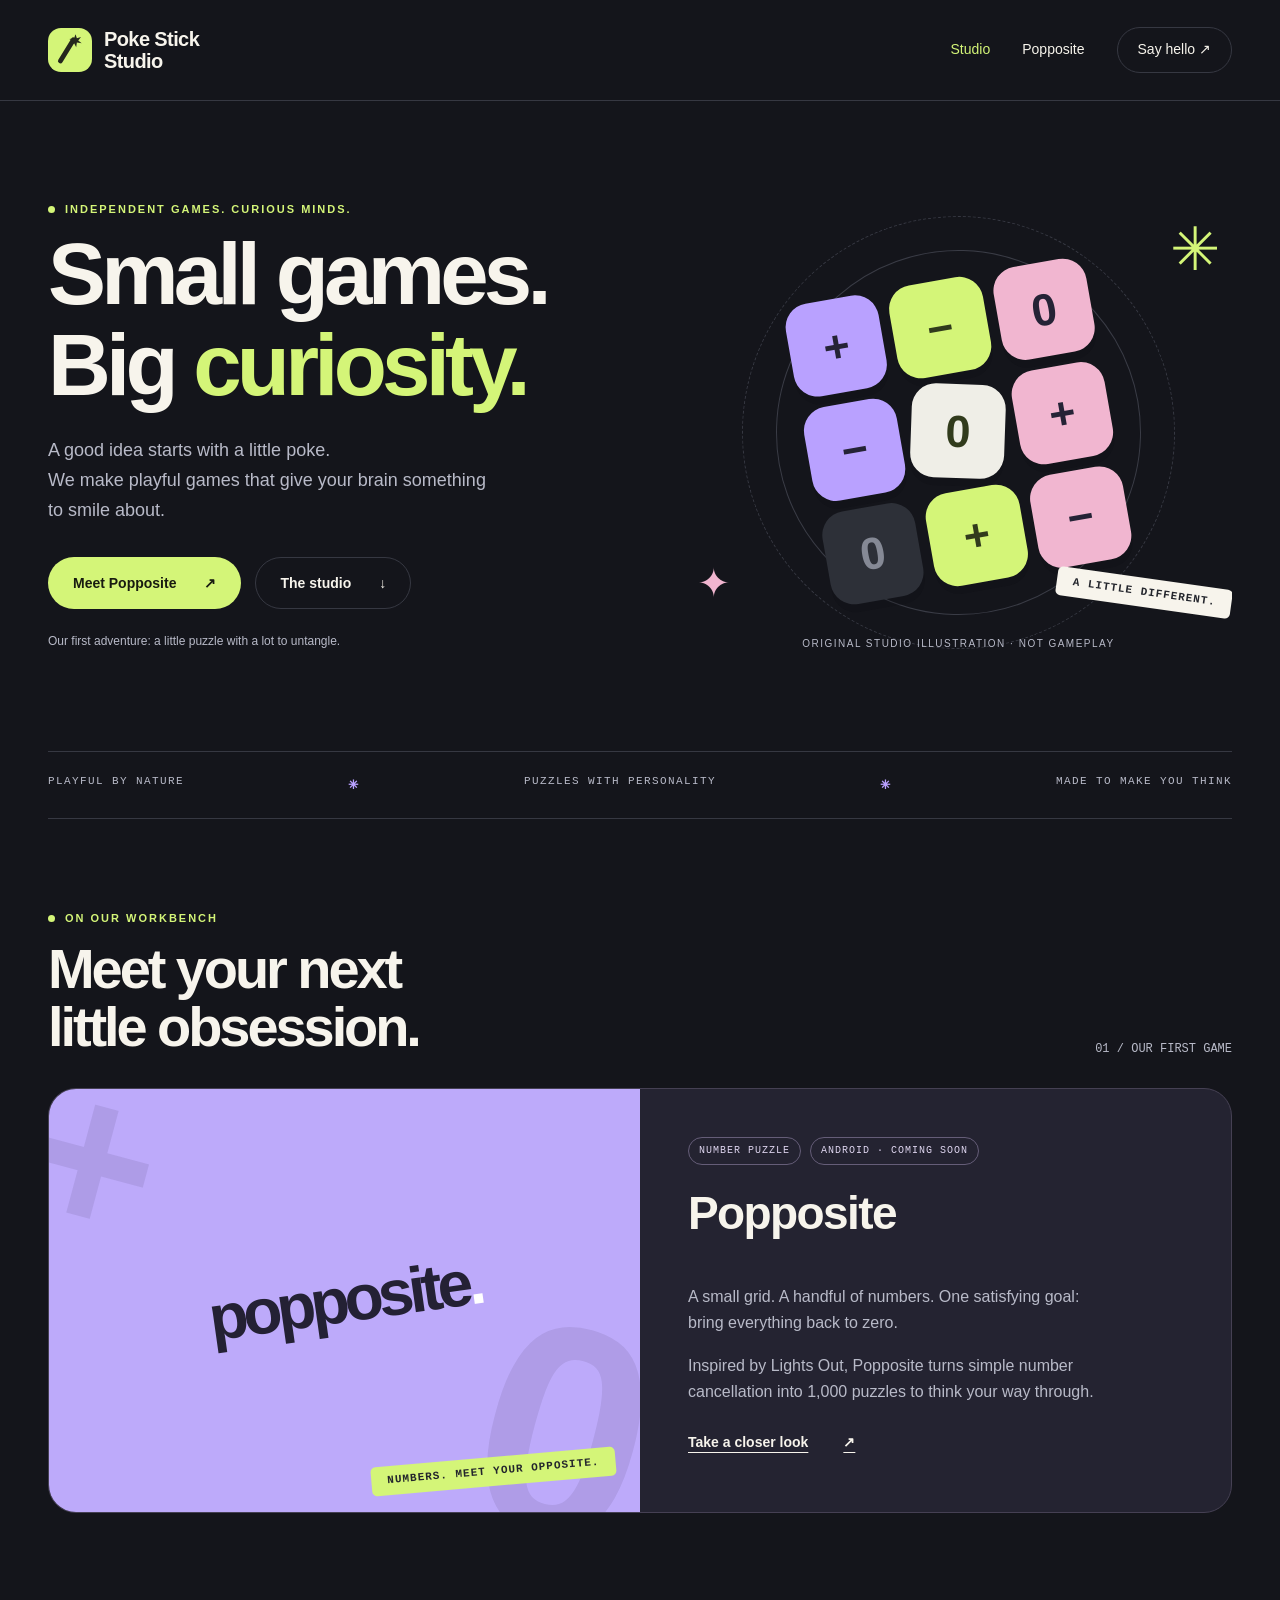
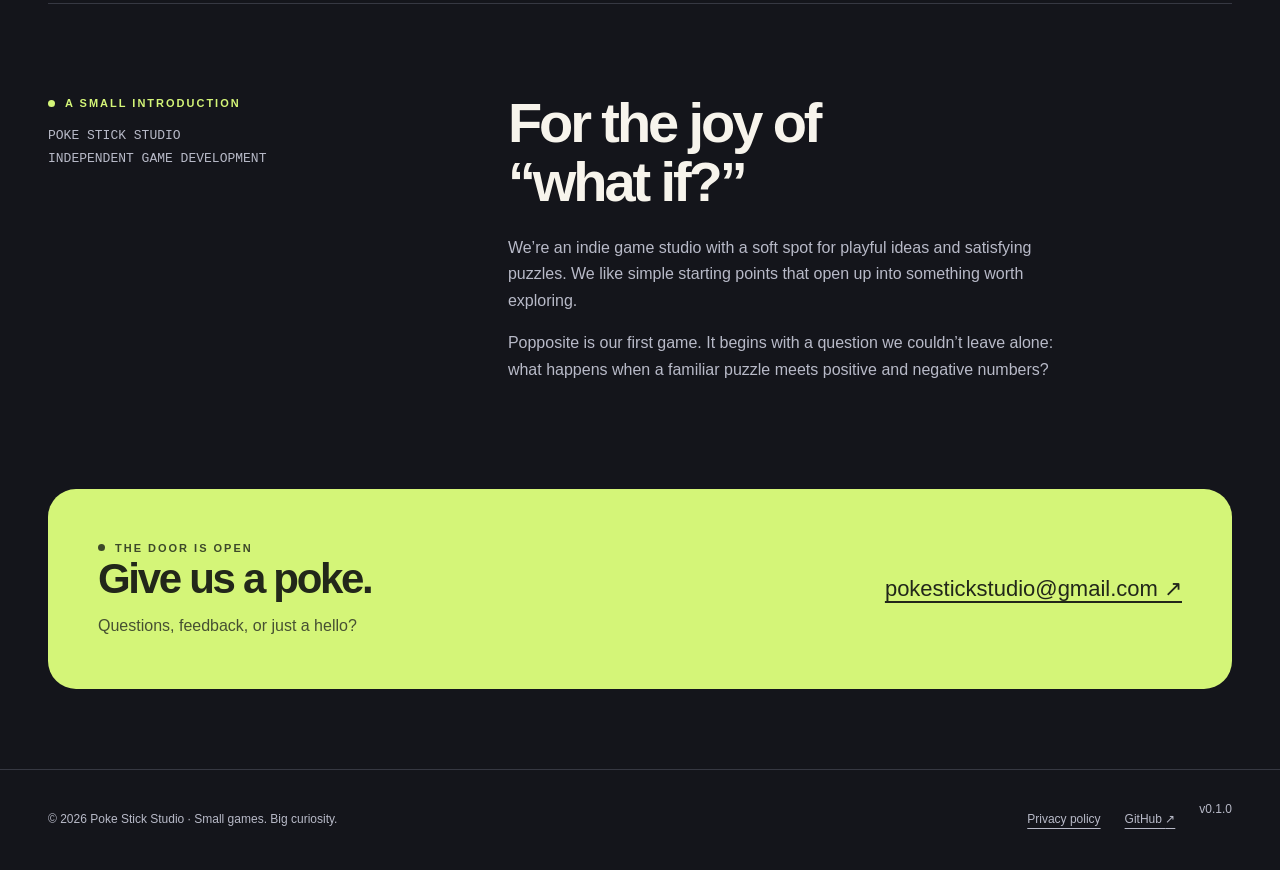
==== index.html @ 5d4e351b "Add Poke Stick Studio website v0.1.0 and Popposite privacy policy" ====
<!doctype html>
<html lang="en"><head><meta charset="utf-8"><meta name="viewport" content="width=device-width, initial-scale=1"><meta name="theme-color" content="#14151b"><title>Poke Stick Studio — Small games. Big curiosity.</title><meta name="description" content="An independent game studio making playful puzzles. Meet Popposite, our upcoming number puzzle game for Android."><link rel="canonical" href="https://mariusdirda.github.io/PokeStickStudio/"><meta property="og:type" content="website"><meta property="og:site_name" content="Poke Stick Studio"><meta property="og:title" content="Poke Stick Studio — Small games. Big curiosity."><meta property="og:description" content="An independent game studio making playful puzzles. Meet Popposite, our upcoming number puzzle game for Android."><meta property="og:url" content="https://mariusdirda.github.io/PokeStickStudio/"><link rel="icon" type="image/svg+xml" href="assets/favicon.svg"><link rel="stylesheet" href="assets/style.css"></head>
<body id="top"><a class="skip" href="#main">Skip to content</a><header><div class="wrap nav"><a class="brand" href="index.html" aria-label="Poke Stick Studio home"><img src="assets/favicon.svg" width="44" height="44" alt=""><span>Poke Stick<br>Studio</span></a><nav aria-label="Main navigation"><a href="index.html" aria-current="page">Studio</a><a href="games/popposite.html" >Popposite</a><a class="nav-contact" href="index.html#contact">Say hello <span aria-hidden="true">↗</span></a></nav></div></header>
<main id="main" class="wrap">
<section class="hero" aria-labelledby="hero-title"><div><p class="eyebrow">Independent games. Curious minds.</p><h1 id="hero-title">Small games.<br>Big <em>curiosity.</em></h1><p class="lead">A good idea starts with a little poke.<br>We make playful games that give your brain something to smile about.</p><div class="actions"><a class="button" href="games/popposite.html">Meet Popposite <span aria-hidden="true">↗</span></a><a class="button secondary" href="#about">The studio <span aria-hidden="true">↓</span></a></div><p class="hero-note">Our first adventure: a little puzzle with a lot to untangle.</p></div><div class="hero-art" aria-label="Decorative number tile artwork, not a game screenshot" role="img"><div class="orbit" aria-hidden="true"></div><div class="abstract-grid" aria-hidden="true"><div class="tile ">+</div><div class="tile ">−</div><div class="tile ">0</div><div class="tile ">−</div><div class="tile ">0</div><div class="tile ">+</div><div class="tile zero">0</div><div class="tile ">+</div><div class="tile ">−</div></div><span class="spark" aria-hidden="true">✳</span><span class="small-spark" aria-hidden="true">✦</span><span class="sticker" aria-hidden="true">A LITTLE DIFFERENT.</span><span class="art-caption" aria-hidden="true">Original studio illustration · not gameplay</span></div></section>
<div class="ticker" aria-label="Studio interests"><span>PLAYFUL BY NATURE</span><b aria-hidden="true">✳</b><span>PUZZLES WITH PERSONALITY</span><b aria-hidden="true">✳</b><span>MADE TO MAKE YOU THINK</span></div>
<section class="block" aria-labelledby="games-title"><div class="section-top"><div><p class="eyebrow">On our workbench</p><h2 id="games-title">Meet your next<br>little obsession.</h2></div><span class="section-no">01 / OUR FIRST GAME</span></div><article class="game-card"><div class="game-visual" aria-hidden="true"><span class="game-word">popposite<span style="color:#fff">.</span></span><span class="sticker">NUMBERS. MEET YOUR OPPOSITE.</span></div><div class="game-copy"><div class="pills"><span class="pill">NUMBER PUZZLE</span><span class="pill">ANDROID · COMING SOON</span></div><h3>Popposite</h3><p>A small grid. A handful of numbers. One satisfying goal: bring everything back to zero.</p><p>Inspired by Lights Out, Popposite turns simple number cancellation into 1,000 puzzles to think your way through.</p><a class="text-link" href="games/popposite.html">Take a closer look <span aria-hidden="true">↗</span></a></div></article></section>
<section class="block about" id="about" aria-labelledby="about-title"><div><p class="eyebrow">A small introduction</p><p class="about-label">POKE STICK STUDIO<br>INDEPENDENT GAME DEVELOPMENT</p></div><div><h2 id="about-title">For the joy of<br>“what if?”</h2><p>We’re an indie game studio with a soft spot for playful ideas and satisfying puzzles. We like simple starting points that open up into something worth exploring.</p><p>Popposite is our first game. It begins with a question we couldn’t leave alone: what happens when a familiar puzzle meets positive and negative numbers?</p></div></section>
<section class="contact" id="contact" aria-labelledby="contact-title"><div><p class="eyebrow">The door is open</p><h2 id="contact-title">Give us a poke.</h2><p>Questions, feedback, or just a hello?</p></div><a href="mailto:pokestickstudio@gmail.com">pokestickstudio@gmail.com <span aria-hidden="true">↗</span></a></section></main><footer><div class="wrap footer-row"><span>© 2026 Poke Stick Studio <span aria-hidden="true">·</span> Small games. Big curiosity.</span><div class="footer-links"><a href="privacy/popposite.html" >Privacy policy</a><a href="https://github.com/MariusDirda/PokeStickStudio">GitHub <span aria-hidden="true">↗</span></a><span>v0.1.0</span></div></div></footer></body></html>
---- assets/style.css ----
:root{color-scheme:dark;--bg:#14151b;--panel:#1e2029;--ink:#f7f4ec;--muted:#b8bac8;--lime:#d4f578;--purple:#b9a1ff;--line:#363842;--pink:#f1b6d0}*{box-sizing:border-box}html{scroll-behavior:smooth;scroll-padding-top:28px}body{margin:0;background:var(--bg);color:var(--ink);font-family:Arial,Helvetica,sans-serif;line-height:1.65}a{color:inherit;text-underline-offset:5px}a:hover{color:var(--lime)}a:focus-visible,button:focus-visible,summary:focus-visible{outline:3px solid var(--lime);outline-offset:6px}button,a{-webkit-tap-highlight-color:transparent}button{font:inherit}.wrap{width:min(1184px,calc(100% - 64px));margin:auto}.skip{position:absolute;top:-80px;left:20px;padding:12px;background:var(--lime);color:var(--bg);z-index:9}.skip:focus{top:12px}header{border-bottom:1px solid var(--line)}.nav{min-height:100px;display:flex;align-items:center;justify-content:space-between;gap:24px}.brand{display:flex;align-items:center;gap:12px;text-decoration:none;font-weight:800;line-height:1.1;letter-spacing:-.6px;font-size:20px}.brand img{width:44px;height:44px}.brand span{max-width:110px}nav{display:flex;align-items:center;gap:32px;font-size:14px}nav a{text-decoration:none;padding:12px 0}nav a[aria-current=page]{color:var(--lime)}.nav-contact{border:1px solid var(--line);padding:10px 20px;border-radius:30px}.eyebrow{text-transform:uppercase;letter-spacing:2px;font-size:11px;font-weight:700;color:var(--lime);display:flex;align-items:center;gap:10px}.eyebrow:before{content:'';width:7px;height:7px;background:currentColor;border-radius:50%}h1,h2,h3,p{margin-top:0}h1,h2,h3{line-height:1.04;letter-spacing:-.055em}h1{font-size:clamp(52px,6.8vw,90px);font-weight:800;margin-bottom:26px}h2{font-size:clamp(36px,4.4vw,56px);font-weight:750}h3{font-size:25px;letter-spacing:-.035em}p{color:var(--muted)}.lead{font-size:18px;max-width:450px}.hero{display:grid;grid-template-columns:1.1fr 1fr;gap:35px;align-items:center;padding:82px 0 70px;min-height:650px}.hero h1 em{font-style:normal;color:var(--lime)}.actions{display:flex;flex-wrap:wrap;gap:14px;align-items:center;margin-top:32px}.button{display:inline-flex;align-items:center;justify-content:center;gap:28px;min-height:52px;padding:12px 24px;border:1px solid transparent;border-radius:50px;background:var(--lime);color:#181b10;font-size:14px;font-weight:700;text-decoration:none;transition:transform .2s,background .2s}.button:hover{transform:translateY(-3px);background:#e4ffa3;color:#181b10}.button.secondary{color:var(--ink);border-color:var(--line);background:transparent}.button.secondary:hover{border-color:var(--lime)}.hero-note{font-size:12px;margin-top:23px}.hero-art{position:relative;min-height:440px;display:grid;place-items:center;isolation:isolate}.orbit{position:absolute;width:365px;height:365px;border:1px solid #3a3c46;border-radius:50%;transform:rotate(-20deg)}.orbit:after{content:'';position:absolute;inset:-35px;border:1px dashed #363842;border-radius:50%}.abstract-grid{width:305px;display:grid;grid-template-columns:repeat(3,1fr);gap:11px;transform:rotate(-10deg);z-index:1}.tile{aspect-ratio:1;border-radius:24px;background:var(--purple);display:grid;place-items:center;font-size:45px;font-weight:700;line-height:1;color:#252336;box-shadow:0 8px 0 #0c0d1233}.tile:nth-child(3n+2){background:var(--lime);color:#313b1c}.tile:nth-child(3n){background:var(--pink)}.tile:nth-child(5){background:#efeee7;transform:rotate(12deg)}.tile.zero{background:#2d3038;color:#858995}.sticker{position:absolute;background:var(--ink);color:#23252c;padding:7px 16px;border-radius:5px;font:700 11px/1.4 monospace;letter-spacing:1px;transform:rotate(8deg);right:0;bottom:45px;z-index:2}.spark{position:absolute;color:var(--lime);font-size:60px;top:8px;right:12px;line-height:1;animation:turn 12s linear infinite}.small-spark{position:absolute;left:12px;bottom:36px;color:var(--pink);font-size:40px}.art-caption{position:absolute;bottom:0;font-size:10px;text-transform:uppercase;letter-spacing:1.5px;color:var(--muted)}.ticker{border-block:1px solid var(--line);padding:22px 0;display:flex;justify-content:space-between;gap:16px;font:11px/1.4 monospace;letter-spacing:1.4px;color:var(--muted)}.ticker b{color:var(--purple);font-size:16px}section.block{padding:90px 0}.section-top{display:flex;align-items:end;justify-content:space-between;gap:24px;margin-bottom:32px}.section-top h2{margin:12px 0 0}.section-no{font:12px monospace;color:var(--muted)}.game-card{background:#242331;border:1px solid #454053;border-radius:28px;display:grid;grid-template-columns:1fr 1fr;overflow:hidden}.game-visual{min-height:370px;background:#bdaafa;position:relative;display:grid;place-items:center;overflow:hidden}.game-word{font-size:clamp(46px,5vw,72px);color:#242134;font-weight:850;letter-spacing:-5px;transform:rotate(-8deg);z-index:1}.game-visual:before,.game-visual:after{content:'+';position:absolute;font-size:220px;color:#29213b19;font-weight:700;line-height:1;left:-20px;top:-40px;transform:rotate(15deg)}.game-visual:after{content:'0';left:auto;top:auto;right:-8px;bottom:-70px;font-size:300px}.game-visual .sticker{background:var(--lime);right:24px;bottom:26px;transform:rotate(-5deg)}.game-copy{padding:48px}.pills{display:flex;gap:9px;flex-wrap:wrap;margin-bottom:25px}.pill{font:10px/1.4 monospace;letter-spacing:1px;border:1px solid #655d78;border-radius:30px;padding:6px 10px;color:#ded5ef}.game-copy h3{font-size:46px}.game-copy p{max-width:420px}.text-link{display:inline-flex;align-items:center;gap:35px;font-size:14px;font-weight:700;padding:10px 0}.about{display:grid;grid-template-columns:.7fr 1.3fr;gap:70px;border-top:1px solid var(--line)}.about h2{max-width:600px;margin-bottom:24px}.about p{max-width:570px}.about-label{font:13px/1.8 monospace;color:var(--muted)}.contact{border-radius:28px;padding:50px;background:var(--lime);color:#22271a;display:flex;align-items:center;justify-content:space-between;gap:32px;margin-bottom:80px}.contact h2{margin-bottom:12px;font-size:42px}.contact p{color:#465032;margin-bottom:0}.contact a{font-size:clamp(14px,2vw,22px);overflow-wrap:anywhere}.contact .eyebrow{color:#3d4929}footer{border-top:1px solid var(--line);padding:30px 0}.footer-row{display:flex;align-items:center;justify-content:space-between;gap:24px;font-size:12px;color:var(--muted)}.footer-links{display:flex;gap:24px}.footer-links a{padding-block:10px}.page-intro{padding:72px 0 45px;max-width:820px}.page-intro h1{margin-top:24px}.breadcrumb{font-size:12px;color:var(--muted)}.game-hero{padding-top:60px;min-height:580px}.game-hero h1{color:var(--purple)}.disabled{background:#2b2e35;color:#d5d6de;border:1px solid #50535e;cursor:default;min-height:62px;gap:15px;line-height:1.3}.disabled:hover{background:#2b2e35;color:#d5d6de;transform:none}.disabled small{display:block;font-size:10px;text-transform:uppercase;letter-spacing:1px;color:var(--lime);margin-top:4px}.play-icon{font-size:25px}.facts{display:grid;grid-template-columns:repeat(3,1fr);gap:26px;border-block:1px solid var(--line);padding:38px 0}.facts strong{font-size:38px;letter-spacing:-2px;color:var(--purple);display:block;line-height:1.2}.facts span{font-size:13px;color:var(--muted)}.steps{display:grid;grid-template-columns:repeat(3,1fr);gap:36px;margin-top:42px}.steps .number{display:block;font:12px monospace;color:var(--lime);margin-bottom:20px}.steps h3{font-size:24px}.steps p{font-size:15px}.feature-list{display:grid;grid-template-columns:1fr 1fr;gap:0 60px}.feature{padding:25px 0;border-top:1px solid var(--line)}.feature h3{font-size:22px}.feature p{font-size:14px;margin-bottom:0}.gallery{display:grid;grid-template-columns:repeat(3,1fr);gap:22px}.placeholder{aspect-ratio:9/14;border:1px dashed #666171;border-radius:22px;background:repeating-linear-gradient(135deg,#21212b,#21212b 12px,#22232d 12px,#22232d 13px);display:flex;align-items:center;justify-content:center;flex-direction:column;text-align:center;padding:25px;gap:12px;color:var(--muted)}.placeholder span{font-size:40px;color:var(--purple)}.placeholder strong{color:var(--ink);font-size:16px}.placeholder small{font:10px monospace;letter-spacing:1px}.gallery figure{margin:0}.gallery figcaption{font-size:12px;color:var(--muted);margin-top:14px}.notice{border-left:3px solid var(--purple);padding:18px 24px;background:#242331;border-radius:0 12px 12px 0;font-size:14px}.notice p:last-child{margin-bottom:0}.policy-layout{display:grid;grid-template-columns:230px 1fr;gap:65px;padding-bottom:80px;align-items:start}.contents{position:sticky;top:25px;border-top:1px solid var(--line);padding-top:20px}.contents h2{font-size:15px;letter-spacing:0}.contents ol{padding-left:20px;color:var(--muted);font-size:12px}.contents li{padding:5px 0}.policy{max-width:780px}.policy section{margin:42px 0}.policy h2{font-size:27px;letter-spacing:-.035em}.policy h3{font-size:19px;margin-top:25px;letter-spacing:-.02em}.policy p,.policy li{font-size:15px;color:var(--muted)}.policy li{margin-bottom:10px}.policy a{color:var(--ink)}.policy .notice{margin-bottom:28px}.review{color:#e9d6a2!important}.back-top{display:block;text-align:right;font-size:13px;margin-top:35px}@keyframes turn{to{transform:rotate(360deg)}}@media(min-width:900px){.hero-art .abstract-grid{animation:float 7s ease-in-out infinite}@keyframes float{50%{transform:translateY(-10px) rotate(-7deg)}}}@media(max-width:800px){.wrap{width:calc(100% - 40px)}.nav{min-height:88px;gap:12px}nav{gap:18px}.nav-contact{display:none}.hero{grid-template-columns:1fr;padding:55px 0;gap:20px}.hero h1{max-width:650px}.hero-art{min-height:410px;max-width:480px;width:100%;margin:auto}.hero .lead{max-width:540px}.ticker{font-size:9px;letter-spacing:.5px}.game-card{grid-template-columns:1fr}.game-visual{min-height:300px}.game-word{font-size:72px}.game-copy{padding:32px}.about{grid-template-columns:1fr;gap:25px}.contact{padding:32px;align-items:start;flex-direction:column}.steps{gap:25px}.gallery{gap:12px}.placeholder{padding:15px}.placeholder strong{font-size:14px}.policy-layout{grid-template-columns:1fr;gap:30px}.contents{position:static}.contents ol{columns:2;column-gap:30px}.page-intro h1{font-size:58px}}@media(max-width:480px){.wrap{width:calc(100% - 36px)}.brand{font-size:16px;gap:8px}.brand img{width:35px;height:35px}.brand span{max-width:90px}nav{gap:18px;font-size:12px}.hero h1{font-size:56px}.hero-art{min-height:360px}.abstract-grid{width:258px;gap:9px}.tile{font-size:37px;border-radius:20px}.orbit{width:290px;height:290px}.orbit:after{inset:-22px}.sticker{bottom:29px;right:2px;font-size:9px}.spark{font-size:45px;right:5px}.ticker{flex-wrap:wrap;justify-content:center;gap:10px 20px}.ticker b{font-size:12px}section.block{padding:60px 0}.section-top{align-items:start}.game-visual{min-height:260px}.game-word{font-size:58px}.game-copy h3{font-size:38px}.game-copy{padding:26px}.contact{padding:28px 24px;margin-bottom:55px}.contact h2{font-size:35px}.footer-row{align-items:start;flex-direction:column;gap:12px}.footer-links{gap:18px}.facts{gap:12px}.facts strong{font-size:28px}.facts span{font-size:11px}.steps,.feature-list{grid-template-columns:1fr}.steps{gap:20px}.steps .number{margin-bottom:12px}.gallery{grid-template-columns:1fr;gap:28px}.placeholder{aspect-ratio:9/11;max-width:290px;margin:auto}.gallery figcaption{text-align:center}.page-intro{padding-top:45px}.page-intro h1{font-size:47px}.contents ol{columns:1}.policy-layout{padding-bottom:50px}.policy h2{font-size:25px}.notice{padding:16px 18px}.game-hero{padding-top:45px}.eyebrow{font-size:10px;letter-spacing:1.5px}}@media(prefers-reduced-motion:reduce){html{scroll-behavior:auto}*,*:before,*:after{animation:none!important;transition:none!important}}
.hero-art{overflow:clip}
@media(max-width:480px){.game-hero h1{font-size:clamp(48px,13vw,56px)}}
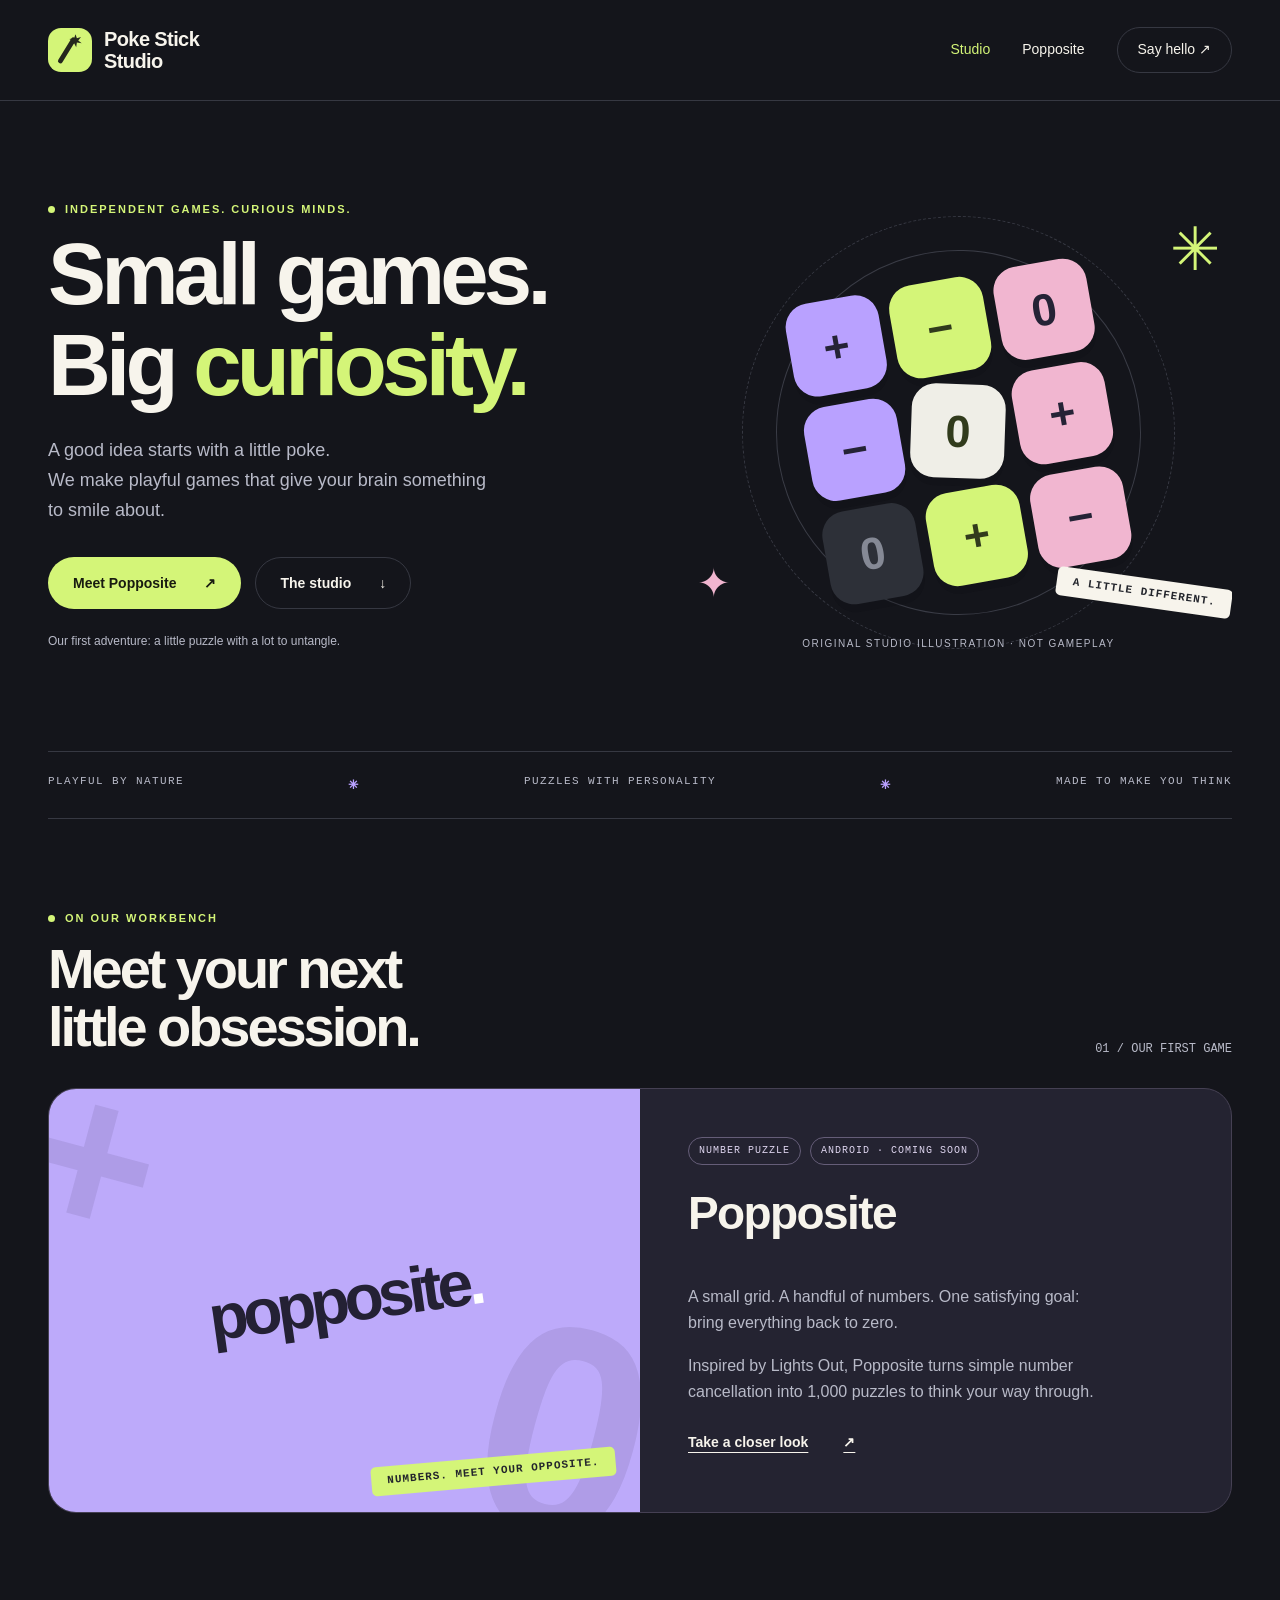
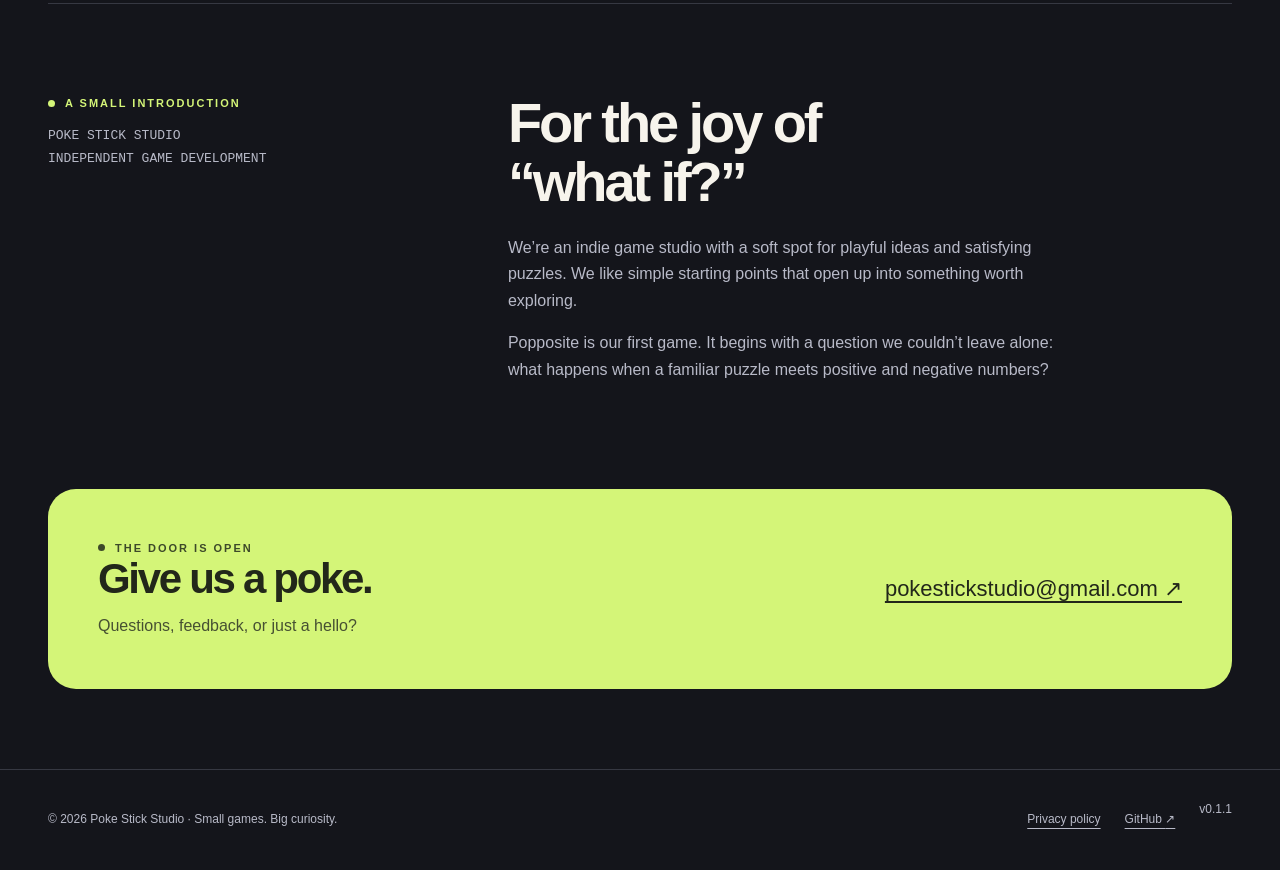
==== commit d23429b1: "Replace screenshot placeholders with fresh Unity captures (v0.1.1)" ====
--- a/index.html
+++ b/index.html
@@ -6,4 +6,4 @@
 <div class="ticker" aria-label="Studio interests"><span>PLAYFUL BY NATURE</span><b aria-hidden="true">✳</b><span>PUZZLES WITH PERSONALITY</span><b aria-hidden="true">✳</b><span>MADE TO MAKE YOU THINK</span></div>
 <section class="block" aria-labelledby="games-title"><div class="section-top"><div><p class="eyebrow">On our workbench</p><h2 id="games-title">Meet your next<br>little obsession.</h2></div><span class="section-no">01 / OUR FIRST GAME</span></div><article class="game-card"><div class="game-visual" aria-hidden="true"><span class="game-word">popposite<span style="color:#fff">.</span></span><span class="sticker">NUMBERS. MEET YOUR OPPOSITE.</span></div><div class="game-copy"><div class="pills"><span class="pill">NUMBER PUZZLE</span><span class="pill">ANDROID · COMING SOON</span></div><h3>Popposite</h3><p>A small grid. A handful of numbers. One satisfying goal: bring everything back to zero.</p><p>Inspired by Lights Out, Popposite turns simple number cancellation into 1,000 puzzles to think your way through.</p><a class="text-link" href="games/popposite.html">Take a closer look <span aria-hidden="true">↗</span></a></div></article></section>
 <section class="block about" id="about" aria-labelledby="about-title"><div><p class="eyebrow">A small introduction</p><p class="about-label">POKE STICK STUDIO<br>INDEPENDENT GAME DEVELOPMENT</p></div><div><h2 id="about-title">For the joy of<br>“what if?”</h2><p>We’re an indie game studio with a soft spot for playful ideas and satisfying puzzles. We like simple starting points that open up into something worth exploring.</p><p>Popposite is our first game. It begins with a question we couldn’t leave alone: what happens when a familiar puzzle meets positive and negative numbers?</p></div></section>
-<section class="contact" id="contact" aria-labelledby="contact-title"><div><p class="eyebrow">The door is open</p><h2 id="contact-title">Give us a poke.</h2><p>Questions, feedback, or just a hello?</p></div><a href="mailto:pokestickstudio@gmail.com">pokestickstudio@gmail.com <span aria-hidden="true">↗</span></a></section></main><footer><div class="wrap footer-row"><span>© 2026 Poke Stick Studio <span aria-hidden="true">·</span> Small games. Big curiosity.</span><div class="footer-links"><a href="privacy/popposite.html" >Privacy policy</a><a href="https://github.com/MariusDirda/PokeStickStudio">GitHub <span aria-hidden="true">↗</span></a><span>v0.1.0</span></div></div></footer></body></html>
+<section class="contact" id="contact" aria-labelledby="contact-title"><div><p class="eyebrow">The door is open</p><h2 id="contact-title">Give us a poke.</h2><p>Questions, feedback, or just a hello?</p></div><a href="mailto:pokestickstudio@gmail.com">pokestickstudio@gmail.com <span aria-hidden="true">↗</span></a></section></main><footer><div class="wrap footer-row"><span>© 2026 Poke Stick Studio <span aria-hidden="true">·</span> Small games. Big curiosity.</span><div class="footer-links"><a href="privacy/popposite.html" >Privacy policy</a><a href="https://github.com/MariusDirda/PokeStickStudio">GitHub <span aria-hidden="true">↗</span></a><span>v0.1.1</span></div></div></footer></body></html>
--- a/assets/style.css
+++ b/assets/style.css
@@ -1,3 +1,5 @@
 :root{color-scheme:dark;--bg:#14151b;--panel:#1e2029;--ink:#f7f4ec;--muted:#b8bac8;--lime:#d4f578;--purple:#b9a1ff;--line:#363842;--pink:#f1b6d0}*{box-sizing:border-box}html{scroll-behavior:smooth;scroll-padding-top:28px}body{margin:0;background:var(--bg);color:var(--ink);font-family:Arial,Helvetica,sans-serif;line-height:1.65}a{color:inherit;text-underline-offset:5px}a:hover{color:var(--lime)}a:focus-visible,button:focus-visible,summary:focus-visible{outline:3px solid var(--lime);outline-offset:6px}button,a{-webkit-tap-highlight-color:transparent}button{font:inherit}.wrap{width:min(1184px,calc(100% - 64px));margin:auto}.skip{position:absolute;top:-80px;left:20px;padding:12px;background:var(--lime);color:var(--bg);z-index:9}.skip:focus{top:12px}header{border-bottom:1px solid var(--line)}.nav{min-height:100px;display:flex;align-items:center;justify-content:space-between;gap:24px}.brand{display:flex;align-items:center;gap:12px;text-decoration:none;font-weight:800;line-height:1.1;letter-spacing:-.6px;font-size:20px}.brand img{width:44px;height:44px}.brand span{max-width:110px}nav{display:flex;align-items:center;gap:32px;font-size:14px}nav a{text-decoration:none;padding:12px 0}nav a[aria-current=page]{color:var(--lime)}.nav-contact{border:1px solid var(--line);padding:10px 20px;border-radius:30px}.eyebrow{text-transform:uppercase;letter-spacing:2px;font-size:11px;font-weight:700;color:var(--lime);display:flex;align-items:center;gap:10px}.eyebrow:before{content:'';width:7px;height:7px;background:currentColor;border-radius:50%}h1,h2,h3,p{margin-top:0}h1,h2,h3{line-height:1.04;letter-spacing:-.055em}h1{font-size:clamp(52px,6.8vw,90px);font-weight:800;margin-bottom:26px}h2{font-size:clamp(36px,4.4vw,56px);font-weight:750}h3{font-size:25px;letter-spacing:-.035em}p{color:var(--muted)}.lead{font-size:18px;max-width:450px}.hero{display:grid;grid-template-columns:1.1fr 1fr;gap:35px;align-items:center;padding:82px 0 70px;min-height:650px}.hero h1 em{font-style:normal;color:var(--lime)}.actions{display:flex;flex-wrap:wrap;gap:14px;align-items:center;margin-top:32px}.button{display:inline-flex;align-items:center;justify-content:center;gap:28px;min-height:52px;padding:12px 24px;border:1px solid transparent;border-radius:50px;background:var(--lime);color:#181b10;font-size:14px;font-weight:700;text-decoration:none;transition:transform .2s,background .2s}.button:hover{transform:translateY(-3px);background:#e4ffa3;color:#181b10}.button.secondary{color:var(--ink);border-color:var(--line);background:transparent}.button.secondary:hover{border-color:var(--lime)}.hero-note{font-size:12px;margin-top:23px}.hero-art{position:relative;min-height:440px;display:grid;place-items:center;isolation:isolate}.orbit{position:absolute;width:365px;height:365px;border:1px solid #3a3c46;border-radius:50%;transform:rotate(-20deg)}.orbit:after{content:'';position:absolute;inset:-35px;border:1px dashed #363842;border-radius:50%}.abstract-grid{width:305px;display:grid;grid-template-columns:repeat(3,1fr);gap:11px;transform:rotate(-10deg);z-index:1}.tile{aspect-ratio:1;border-radius:24px;background:var(--purple);display:grid;place-items:center;font-size:45px;font-weight:700;line-height:1;color:#252336;box-shadow:0 8px 0 #0c0d1233}.tile:nth-child(3n+2){background:var(--lime);color:#313b1c}.tile:nth-child(3n){background:var(--pink)}.tile:nth-child(5){background:#efeee7;transform:rotate(12deg)}.tile.zero{background:#2d3038;color:#858995}.sticker{position:absolute;background:var(--ink);color:#23252c;padding:7px 16px;border-radius:5px;font:700 11px/1.4 monospace;letter-spacing:1px;transform:rotate(8deg);right:0;bottom:45px;z-index:2}.spark{position:absolute;color:var(--lime);font-size:60px;top:8px;right:12px;line-height:1;animation:turn 12s linear infinite}.small-spark{position:absolute;left:12px;bottom:36px;color:var(--pink);font-size:40px}.art-caption{position:absolute;bottom:0;font-size:10px;text-transform:uppercase;letter-spacing:1.5px;color:var(--muted)}.ticker{border-block:1px solid var(--line);padding:22px 0;display:flex;justify-content:space-between;gap:16px;font:11px/1.4 monospace;letter-spacing:1.4px;color:var(--muted)}.ticker b{color:var(--purple);font-size:16px}section.block{padding:90px 0}.section-top{display:flex;align-items:end;justify-content:space-between;gap:24px;margin-bottom:32px}.section-top h2{margin:12px 0 0}.section-no{font:12px monospace;color:var(--muted)}.game-card{background:#242331;border:1px solid #454053;border-radius:28px;display:grid;grid-template-columns:1fr 1fr;overflow:hidden}.game-visual{min-height:370px;background:#bdaafa;position:relative;display:grid;place-items:center;overflow:hidden}.game-word{font-size:clamp(46px,5vw,72px);color:#242134;font-weight:850;letter-spacing:-5px;transform:rotate(-8deg);z-index:1}.game-visual:before,.game-visual:after{content:'+';position:absolute;font-size:220px;color:#29213b19;font-weight:700;line-height:1;left:-20px;top:-40px;transform:rotate(15deg)}.game-visual:after{content:'0';left:auto;top:auto;right:-8px;bottom:-70px;font-size:300px}.game-visual .sticker{background:var(--lime);right:24px;bottom:26px;transform:rotate(-5deg)}.game-copy{padding:48px}.pills{display:flex;gap:9px;flex-wrap:wrap;margin-bottom:25px}.pill{font:10px/1.4 monospace;letter-spacing:1px;border:1px solid #655d78;border-radius:30px;padding:6px 10px;color:#ded5ef}.game-copy h3{font-size:46px}.game-copy p{max-width:420px}.text-link{display:inline-flex;align-items:center;gap:35px;font-size:14px;font-weight:700;padding:10px 0}.about{display:grid;grid-template-columns:.7fr 1.3fr;gap:70px;border-top:1px solid var(--line)}.about h2{max-width:600px;margin-bottom:24px}.about p{max-width:570px}.about-label{font:13px/1.8 monospace;color:var(--muted)}.contact{border-radius:28px;padding:50px;background:var(--lime);color:#22271a;display:flex;align-items:center;justify-content:space-between;gap:32px;margin-bottom:80px}.contact h2{margin-bottom:12px;font-size:42px}.contact p{color:#465032;margin-bottom:0}.contact a{font-size:clamp(14px,2vw,22px);overflow-wrap:anywhere}.contact .eyebrow{color:#3d4929}footer{border-top:1px solid var(--line);padding:30px 0}.footer-row{display:flex;align-items:center;justify-content:space-between;gap:24px;font-size:12px;color:var(--muted)}.footer-links{display:flex;gap:24px}.footer-links a{padding-block:10px}.page-intro{padding:72px 0 45px;max-width:820px}.page-intro h1{margin-top:24px}.breadcrumb{font-size:12px;color:var(--muted)}.game-hero{padding-top:60px;min-height:580px}.game-hero h1{color:var(--purple)}.disabled{background:#2b2e35;color:#d5d6de;border:1px solid #50535e;cursor:default;min-height:62px;gap:15px;line-height:1.3}.disabled:hover{background:#2b2e35;color:#d5d6de;transform:none}.disabled small{display:block;font-size:10px;text-transform:uppercase;letter-spacing:1px;color:var(--lime);margin-top:4px}.play-icon{font-size:25px}.facts{display:grid;grid-template-columns:repeat(3,1fr);gap:26px;border-block:1px solid var(--line);padding:38px 0}.facts strong{font-size:38px;letter-spacing:-2px;color:var(--purple);display:block;line-height:1.2}.facts span{font-size:13px;color:var(--muted)}.steps{display:grid;grid-template-columns:repeat(3,1fr);gap:36px;margin-top:42px}.steps .number{display:block;font:12px monospace;color:var(--lime);margin-bottom:20px}.steps h3{font-size:24px}.steps p{font-size:15px}.feature-list{display:grid;grid-template-columns:1fr 1fr;gap:0 60px}.feature{padding:25px 0;border-top:1px solid var(--line)}.feature h3{font-size:22px}.feature p{font-size:14px;margin-bottom:0}.gallery{display:grid;grid-template-columns:repeat(3,1fr);gap:22px}.placeholder{aspect-ratio:9/14;border:1px dashed #666171;border-radius:22px;background:repeating-linear-gradient(135deg,#21212b,#21212b 12px,#22232d 12px,#22232d 13px);display:flex;align-items:center;justify-content:center;flex-direction:column;text-align:center;padding:25px;gap:12px;color:var(--muted)}.placeholder span{font-size:40px;color:var(--purple)}.placeholder strong{color:var(--ink);font-size:16px}.placeholder small{font:10px monospace;letter-spacing:1px}.gallery figure{margin:0}.gallery figcaption{font-size:12px;color:var(--muted);margin-top:14px}.notice{border-left:3px solid var(--purple);padding:18px 24px;background:#242331;border-radius:0 12px 12px 0;font-size:14px}.notice p:last-child{margin-bottom:0}.policy-layout{display:grid;grid-template-columns:230px 1fr;gap:65px;padding-bottom:80px;align-items:start}.contents{position:sticky;top:25px;border-top:1px solid var(--line);padding-top:20px}.contents h2{font-size:15px;letter-spacing:0}.contents ol{padding-left:20px;color:var(--muted);font-size:12px}.contents li{padding:5px 0}.policy{max-width:780px}.policy section{margin:42px 0}.policy h2{font-size:27px;letter-spacing:-.035em}.policy h3{font-size:19px;margin-top:25px;letter-spacing:-.02em}.policy p,.policy li{font-size:15px;color:var(--muted)}.policy li{margin-bottom:10px}.policy a{color:var(--ink)}.policy .notice{margin-bottom:28px}.review{color:#e9d6a2!important}.back-top{display:block;text-align:right;font-size:13px;margin-top:35px}@keyframes turn{to{transform:rotate(360deg)}}@media(min-width:900px){.hero-art .abstract-grid{animation:float 7s ease-in-out infinite}@keyframes float{50%{transform:translateY(-10px) rotate(-7deg)}}}@media(max-width:800px){.wrap{width:calc(100% - 40px)}.nav{min-height:88px;gap:12px}nav{gap:18px}.nav-contact{display:none}.hero{grid-template-columns:1fr;padding:55px 0;gap:20px}.hero h1{max-width:650px}.hero-art{min-height:410px;max-width:480px;width:100%;margin:auto}.hero .lead{max-width:540px}.ticker{font-size:9px;letter-spacing:.5px}.game-card{grid-template-columns:1fr}.game-visual{min-height:300px}.game-word{font-size:72px}.game-copy{padding:32px}.about{grid-template-columns:1fr;gap:25px}.contact{padding:32px;align-items:start;flex-direction:column}.steps{gap:25px}.gallery{gap:12px}.placeholder{padding:15px}.placeholder strong{font-size:14px}.policy-layout{grid-template-columns:1fr;gap:30px}.contents{position:static}.contents ol{columns:2;column-gap:30px}.page-intro h1{font-size:58px}}@media(max-width:480px){.wrap{width:calc(100% - 36px)}.brand{font-size:16px;gap:8px}.brand img{width:35px;height:35px}.brand span{max-width:90px}nav{gap:18px;font-size:12px}.hero h1{font-size:56px}.hero-art{min-height:360px}.abstract-grid{width:258px;gap:9px}.tile{font-size:37px;border-radius:20px}.orbit{width:290px;height:290px}.orbit:after{inset:-22px}.sticker{bottom:29px;right:2px;font-size:9px}.spark{font-size:45px;right:5px}.ticker{flex-wrap:wrap;justify-content:center;gap:10px 20px}.ticker b{font-size:12px}section.block{padding:60px 0}.section-top{align-items:start}.game-visual{min-height:260px}.game-word{font-size:58px}.game-copy h3{font-size:38px}.game-copy{padding:26px}.contact{padding:28px 24px;margin-bottom:55px}.contact h2{font-size:35px}.footer-row{align-items:start;flex-direction:column;gap:12px}.footer-links{gap:18px}.facts{gap:12px}.facts strong{font-size:28px}.facts span{font-size:11px}.steps,.feature-list{grid-template-columns:1fr}.steps{gap:20px}.steps .number{margin-bottom:12px}.gallery{grid-template-columns:1fr;gap:28px}.placeholder{aspect-ratio:9/11;max-width:290px;margin:auto}.gallery figcaption{text-align:center}.page-intro{padding-top:45px}.page-intro h1{font-size:47px}.contents ol{columns:1}.policy-layout{padding-bottom:50px}.policy h2{font-size:25px}.notice{padding:16px 18px}.game-hero{padding-top:45px}.eyebrow{font-size:10px;letter-spacing:1.5px}}@media(prefers-reduced-motion:reduce){html{scroll-behavior:auto}*,*:before,*:after{animation:none!important;transition:none!important}}
 .hero-art{overflow:clip}
 @media(max-width:480px){.game-hero h1{font-size:clamp(48px,13vw,56px)}}
+
+.screenshot-link{display:block;border:1px solid var(--line);border-radius:22px;overflow:hidden;background:#69bdf6;transition:transform .2s,border-color .2s}.screenshot-link:hover{transform:translateY(-4px);border-color:var(--purple)}.screenshot-link img{display:block;width:100%;height:auto;aspect-ratio:9/16}.screenshot-gallery figcaption strong{color:var(--ink);font-size:15px}.gallery-note{font-size:12px;margin-top:22px}.screenshot-gallery figure{min-width:0}@media(max-width:480px){.screenshot-gallery figure{max-width:320px;width:100%;margin-inline:auto}}
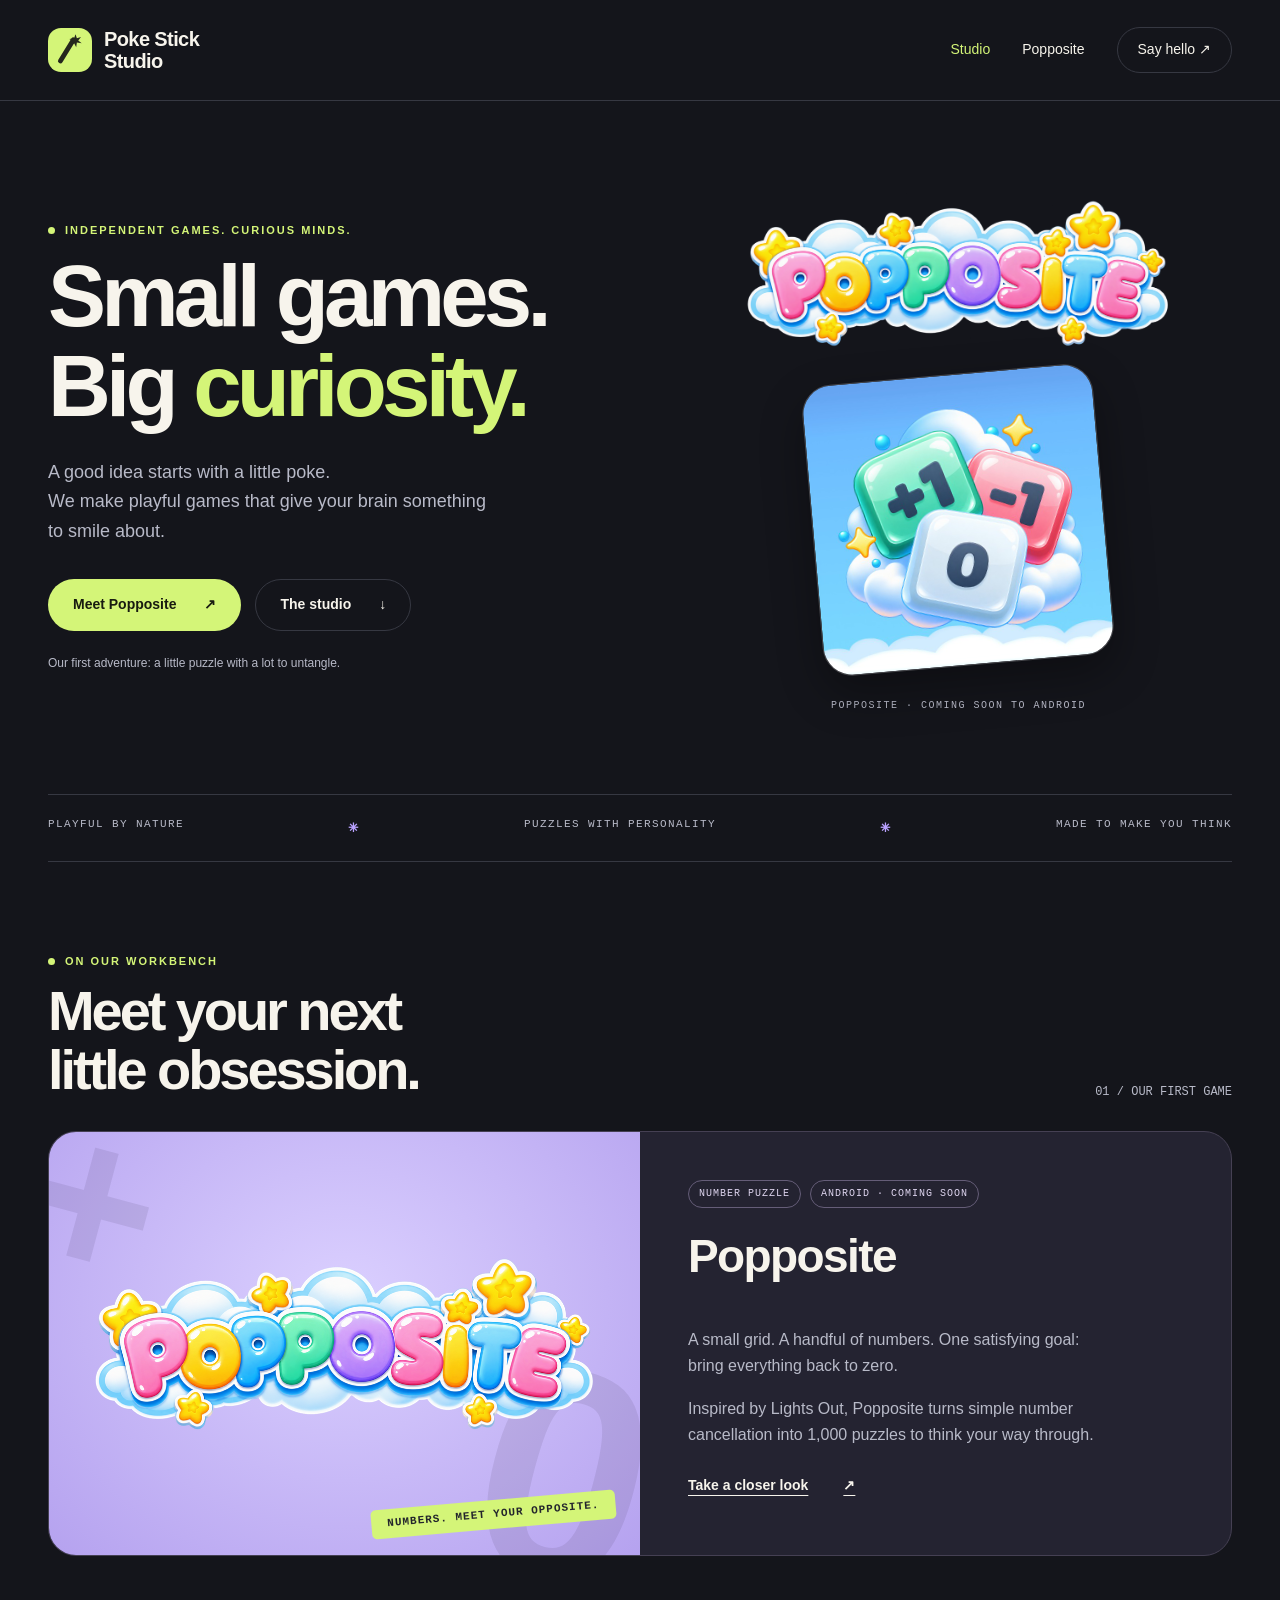
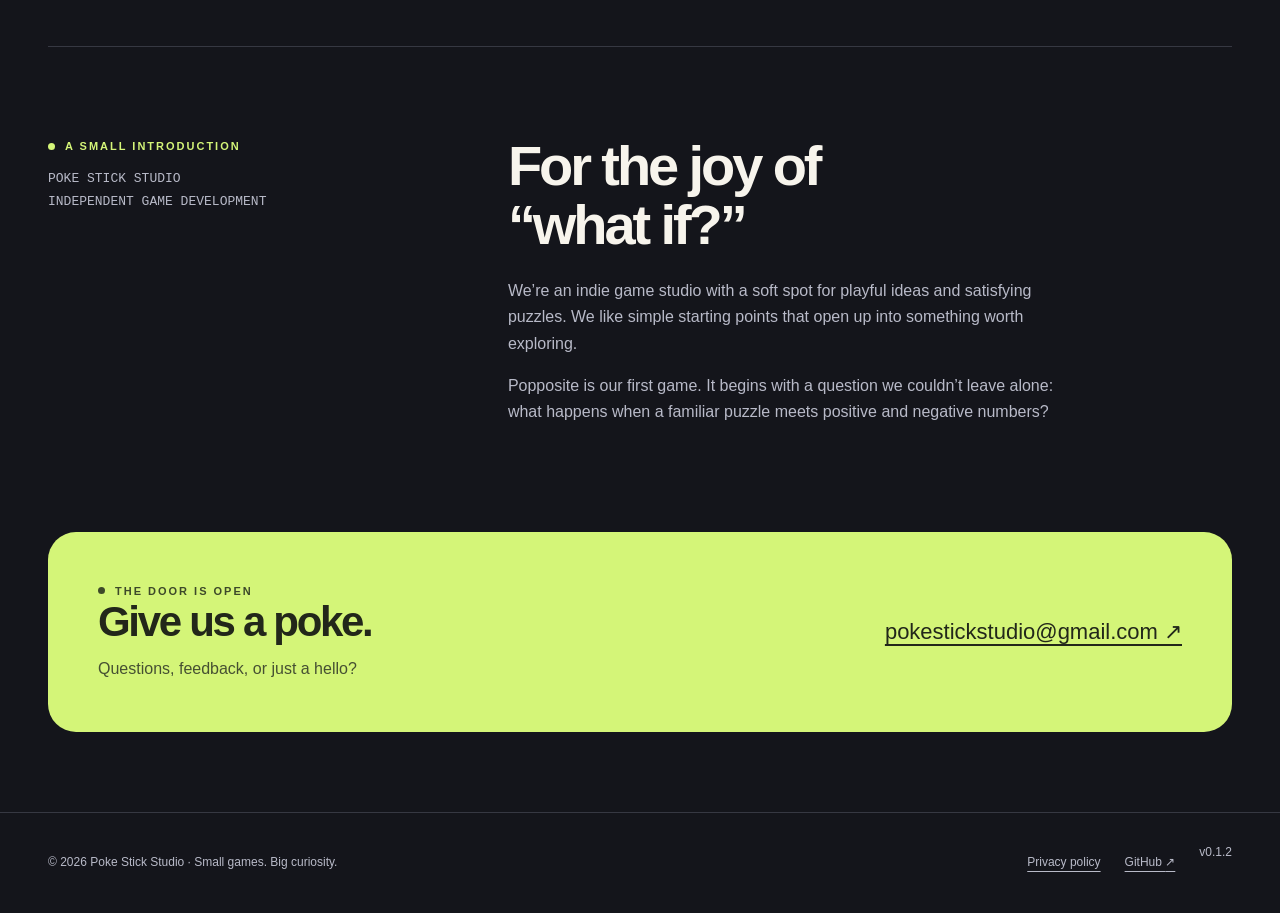
==== commit eaf9f3ee: "Use existing Popposite logo and game artwork on website (v0.1.2)" ====
--- a/index.html
+++ b/index.html
@@ -2,8 +2,8 @@
 <html lang="en"><head><meta charset="utf-8"><meta name="viewport" content="width=device-width, initial-scale=1"><meta name="theme-color" content="#14151b"><title>Poke Stick Studio — Small games. Big curiosity.</title><meta name="description" content="An independent game studio making playful puzzles. Meet Popposite, our upcoming number puzzle game for Android."><link rel="canonical" href="https://mariusdirda.github.io/PokeStickStudio/"><meta property="og:type" content="website"><meta property="og:site_name" content="Poke Stick Studio"><meta property="og:title" content="Poke Stick Studio — Small games. Big curiosity."><meta property="og:description" content="An independent game studio making playful puzzles. Meet Popposite, our upcoming number puzzle game for Android."><meta property="og:url" content="https://mariusdirda.github.io/PokeStickStudio/"><link rel="icon" type="image/svg+xml" href="assets/favicon.svg"><link rel="stylesheet" href="assets/style.css"></head>
 <body id="top"><a class="skip" href="#main">Skip to content</a><header><div class="wrap nav"><a class="brand" href="index.html" aria-label="Poke Stick Studio home"><img src="assets/favicon.svg" width="44" height="44" alt=""><span>Poke Stick<br>Studio</span></a><nav aria-label="Main navigation"><a href="index.html" aria-current="page">Studio</a><a href="games/popposite.html" >Popposite</a><a class="nav-contact" href="index.html#contact">Say hello <span aria-hidden="true">↗</span></a></nav></div></header>
 <main id="main" class="wrap">
-<section class="hero" aria-labelledby="hero-title"><div><p class="eyebrow">Independent games. Curious minds.</p><h1 id="hero-title">Small games.<br>Big <em>curiosity.</em></h1><p class="lead">A good idea starts with a little poke.<br>We make playful games that give your brain something to smile about.</p><div class="actions"><a class="button" href="games/popposite.html">Meet Popposite <span aria-hidden="true">↗</span></a><a class="button secondary" href="#about">The studio <span aria-hidden="true">↓</span></a></div><p class="hero-note">Our first adventure: a little puzzle with a lot to untangle.</p></div><div class="hero-art" aria-label="Decorative number tile artwork, not a game screenshot" role="img"><div class="orbit" aria-hidden="true"></div><div class="abstract-grid" aria-hidden="true"><div class="tile ">+</div><div class="tile ">−</div><div class="tile ">0</div><div class="tile ">−</div><div class="tile ">0</div><div class="tile ">+</div><div class="tile zero">0</div><div class="tile ">+</div><div class="tile ">−</div></div><span class="spark" aria-hidden="true">✳</span><span class="small-spark" aria-hidden="true">✦</span><span class="sticker" aria-hidden="true">A LITTLE DIFFERENT.</span><span class="art-caption" aria-hidden="true">Original studio illustration · not gameplay</span></div></section>
+<section class="hero" aria-labelledby="hero-title"><div><p class="eyebrow">Independent games. Curious minds.</p><h1 id="hero-title">Small games.<br>Big <em>curiosity.</em></h1><p class="lead">A good idea starts with a little poke.<br>We make playful games that give your brain something to smile about.</p><div class="actions"><a class="button" href="games/popposite.html">Meet Popposite <span aria-hidden="true">↗</span></a><a class="button secondary" href="#about">The studio <span aria-hidden="true">↓</span></a></div><p class="hero-note">Our first adventure: a little puzzle with a lot to untangle.</p></div><div class="game-brand-art"><img class="popposite-logo" src="assets/branding/popposite-logo.png" width="1036" height="379" alt="Popposite"><img class="popposite-icon" src="assets/branding/popposite-icon.jpg" width="640" height="640" alt="Popposite game artwork: glossy positive, negative, and zero tiles on clouds."><span class="brand-caption">POPPOSITE · COMING SOON TO ANDROID</span></div></section>
 <div class="ticker" aria-label="Studio interests"><span>PLAYFUL BY NATURE</span><b aria-hidden="true">✳</b><span>PUZZLES WITH PERSONALITY</span><b aria-hidden="true">✳</b><span>MADE TO MAKE YOU THINK</span></div>
-<section class="block" aria-labelledby="games-title"><div class="section-top"><div><p class="eyebrow">On our workbench</p><h2 id="games-title">Meet your next<br>little obsession.</h2></div><span class="section-no">01 / OUR FIRST GAME</span></div><article class="game-card"><div class="game-visual" aria-hidden="true"><span class="game-word">popposite<span style="color:#fff">.</span></span><span class="sticker">NUMBERS. MEET YOUR OPPOSITE.</span></div><div class="game-copy"><div class="pills"><span class="pill">NUMBER PUZZLE</span><span class="pill">ANDROID · COMING SOON</span></div><h3>Popposite</h3><p>A small grid. A handful of numbers. One satisfying goal: bring everything back to zero.</p><p>Inspired by Lights Out, Popposite turns simple number cancellation into 1,000 puzzles to think your way through.</p><a class="text-link" href="games/popposite.html">Take a closer look <span aria-hidden="true">↗</span></a></div></article></section>
+<section class="block" aria-labelledby="games-title"><div class="section-top"><div><p class="eyebrow">On our workbench</p><h2 id="games-title">Meet your next<br>little obsession.</h2></div><span class="section-no">01 / OUR FIRST GAME</span></div><article class="game-card"><div class="game-visual branded-game-visual" aria-hidden="true"><img class="card-game-logo" src="assets/branding/popposite-logo.png" width="1036" height="379" loading="lazy" alt="Popposite"><span class="sticker">NUMBERS. MEET YOUR OPPOSITE.</span></div><div class="game-copy"><div class="pills"><span class="pill">NUMBER PUZZLE</span><span class="pill">ANDROID · COMING SOON</span></div><h3>Popposite</h3><p>A small grid. A handful of numbers. One satisfying goal: bring everything back to zero.</p><p>Inspired by Lights Out, Popposite turns simple number cancellation into 1,000 puzzles to think your way through.</p><a class="text-link" href="games/popposite.html">Take a closer look <span aria-hidden="true">↗</span></a></div></article></section>
 <section class="block about" id="about" aria-labelledby="about-title"><div><p class="eyebrow">A small introduction</p><p class="about-label">POKE STICK STUDIO<br>INDEPENDENT GAME DEVELOPMENT</p></div><div><h2 id="about-title">For the joy of<br>“what if?”</h2><p>We’re an indie game studio with a soft spot for playful ideas and satisfying puzzles. We like simple starting points that open up into something worth exploring.</p><p>Popposite is our first game. It begins with a question we couldn’t leave alone: what happens when a familiar puzzle meets positive and negative numbers?</p></div></section>
-<section class="contact" id="contact" aria-labelledby="contact-title"><div><p class="eyebrow">The door is open</p><h2 id="contact-title">Give us a poke.</h2><p>Questions, feedback, or just a hello?</p></div><a href="mailto:pokestickstudio@gmail.com">pokestickstudio@gmail.com <span aria-hidden="true">↗</span></a></section></main><footer><div class="wrap footer-row"><span>© 2026 Poke Stick Studio <span aria-hidden="true">·</span> Small games. Big curiosity.</span><div class="footer-links"><a href="privacy/popposite.html" >Privacy policy</a><a href="https://github.com/MariusDirda/PokeStickStudio">GitHub <span aria-hidden="true">↗</span></a><span>v0.1.1</span></div></div></footer></body></html>
+<section class="contact" id="contact" aria-labelledby="contact-title"><div><p class="eyebrow">The door is open</p><h2 id="contact-title">Give us a poke.</h2><p>Questions, feedback, or just a hello?</p></div><a href="mailto:pokestickstudio@gmail.com">pokestickstudio@gmail.com <span aria-hidden="true">↗</span></a></section></main><footer><div class="wrap footer-row"><span>© 2026 Poke Stick Studio <span aria-hidden="true">·</span> Small games. Big curiosity.</span><div class="footer-links"><a href="privacy/popposite.html" >Privacy policy</a><a href="https://github.com/MariusDirda/PokeStickStudio">GitHub <span aria-hidden="true">↗</span></a><span>v0.1.2</span></div></div></footer></body></html>
--- a/assets/style.css
+++ b/assets/style.css
@@ -3,3 +3,5 @@
 @media(max-width:480px){.game-hero h1{font-size:clamp(48px,13vw,56px)}}
 
 .screenshot-link{display:block;border:1px solid var(--line);border-radius:22px;overflow:hidden;background:#69bdf6;transition:transform .2s,border-color .2s}.screenshot-link:hover{transform:translateY(-4px);border-color:var(--purple)}.screenshot-link img{display:block;width:100%;height:auto;aspect-ratio:9/16}.screenshot-gallery figcaption strong{color:var(--ink);font-size:15px}.gallery-note{font-size:12px;margin-top:22px}.screenshot-gallery figure{min-width:0}@media(max-width:480px){.screenshot-gallery figure{max-width:320px;width:100%;margin-inline:auto}}
+
+.game-brand-art{display:flex;flex-direction:column;align-items:center;justify-content:center;gap:20px;padding:10px 18px;min-width:0}.popposite-logo{display:block;width:min(100%,440px);height:auto}.popposite-icon{display:block;width:min(72%,292px);height:auto;border-radius:30px;border:1px solid #ffffff35;box-shadow:0 18px 45px #0005;transform:rotate(-5deg)}.brand-caption{font:10px/1.6 monospace;letter-spacing:1.5px;text-align:center;color:var(--muted);margin-top:12px}.card-game-logo{display:block;width:88%;height:auto;position:relative;z-index:1}.branded-game-visual{background:radial-gradient(ellipse at 50% 40%,#dbd0ff,#b5a2ef)}@media(max-width:800px){.game-brand-art{width:min(100%,480px);margin:auto;padding-block:25px}.popposite-icon{width:64%;max-width:280px}}@media(max-width:480px){.game-brand-art{gap:18px;padding-inline:8px}.brand-caption{font-size:9px;letter-spacing:1px}.popposite-icon{width:76%;border-radius:24px}.branded-game-visual{min-height:260px}}
